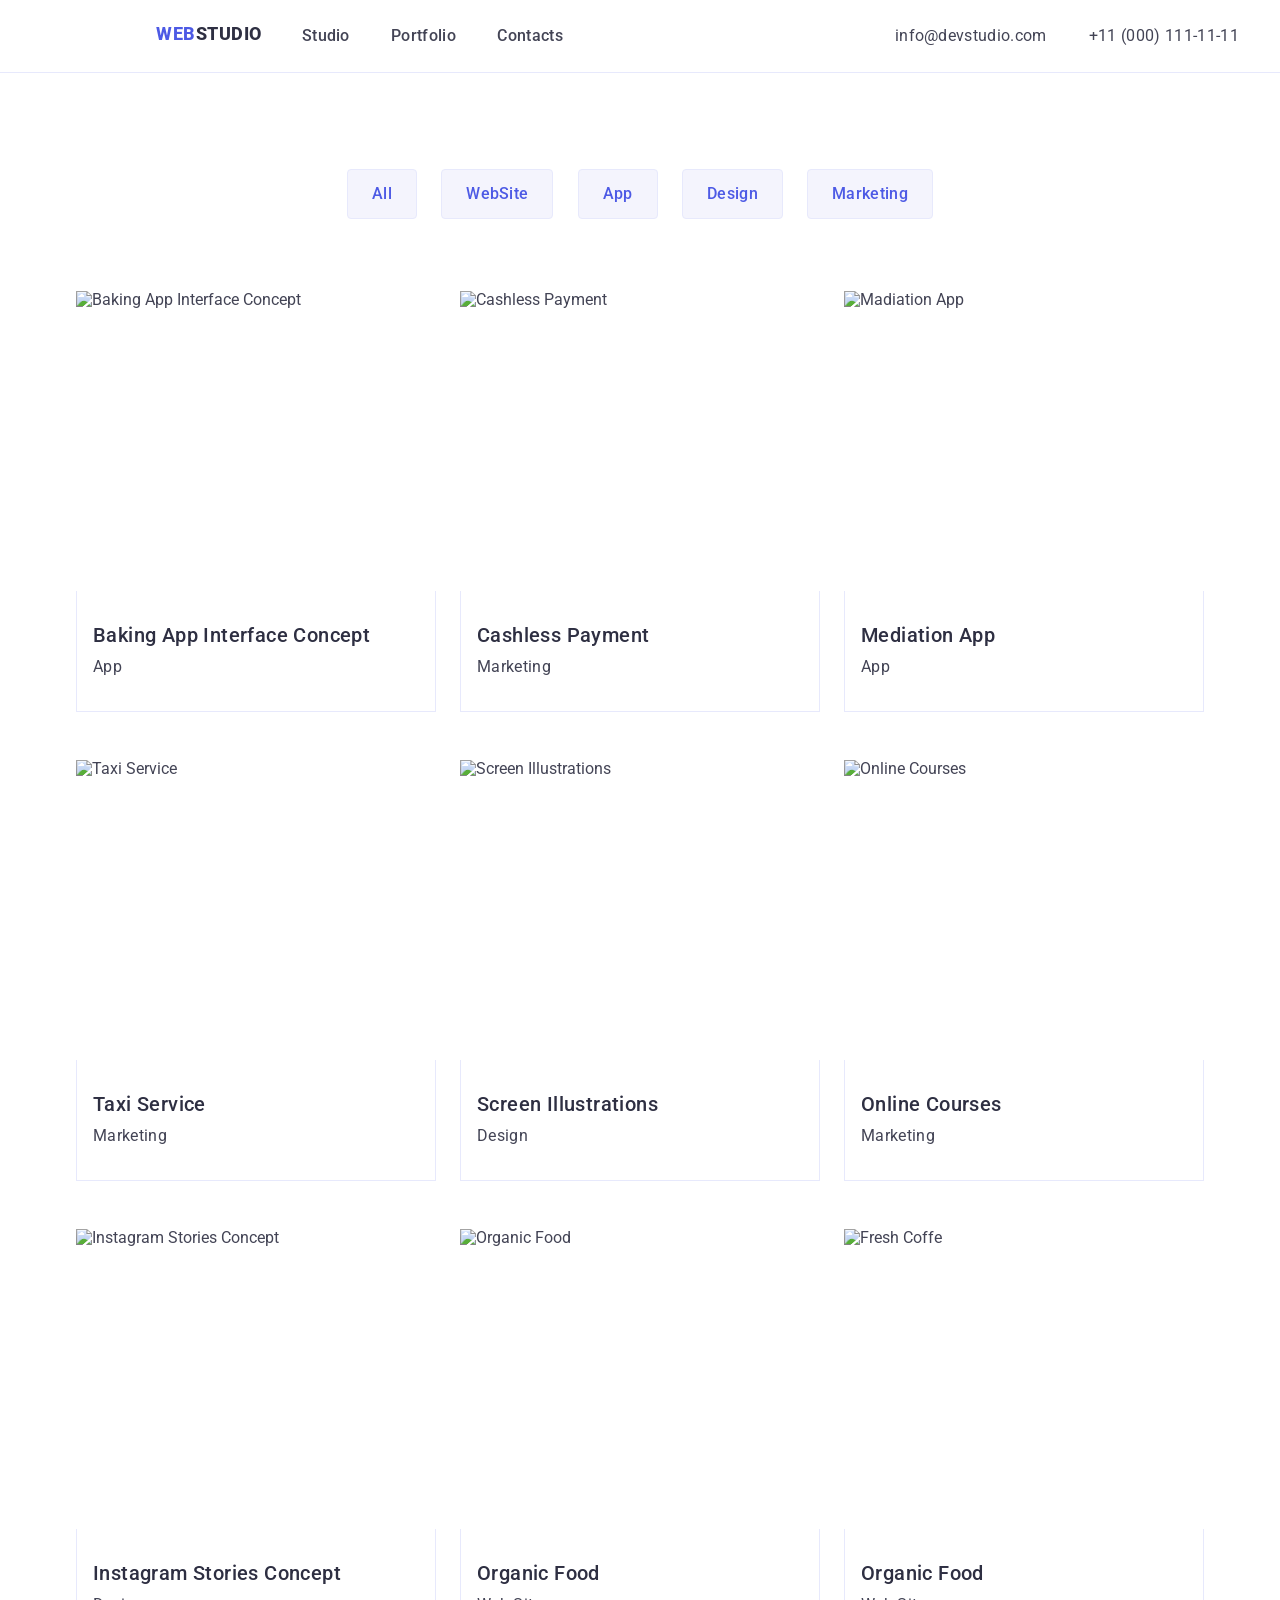
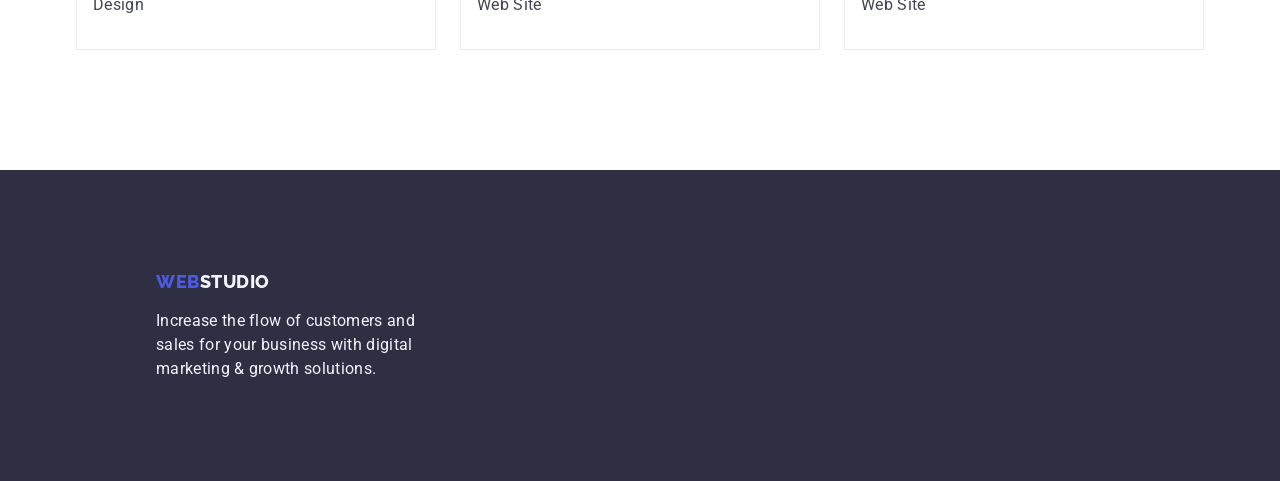
==== portfolio.html @ 8c9b0dc1 "Start 23-08-2023" ====
<!DOCTYPE html>
<html lang="en">
  <head>
    <meta charset="UTF-8" />
    <meta name="viewport" content="width=device-width, initial-scale=1.0" />
    <title>Portfolio-HW3</title>
    <link
      rel="stylesheet"
      href="https://cdnjs.cloudflare.com/ajax/libs/modern-normalize/2.0.0/modern-normalize.min.css"
      integrity="sha512-4xo8blKMVCiXpTaLzQSLSw3KFOVPWhm/TRtuPVc4WG6kUgjH6J03IBuG7JZPkcWMxJ5huwaBpOpnwYElP/m6wg=="
      crossorigin="anonymous"
      referrerpolicy="no-referrer"
    />
    <link rel="stylesheet" href="./css/index.css" />
    <link rel="preconnect" href="https://fonts.googleapis.com" />
    <link rel="preconnect" href="https://fonts.gstatic.com" crossorigin />
    <link
      href="https://fonts.googleapis.com/css2?family=Raleway:wght@800&family=Roboto:wght@400;500;700;900&display=swap"
      rel="stylesheet"
    />
  </head>
  <body>
    <header>
      <div class="container-top-line">
        <!--container 1-->
        <!--Logo-->
        <div class="container-logo-top-line">
          <!--container 2-->
          <a href="/goit-markup-hw-03/index.html" class="web-logo"
            >Web<span class="studio-logo">Studio</span></a
          >
        </div>
        <!--container 2 END-->
        <!--Page navigation-->
        <nav class="nav">
          <ul class="container-links-top-line">
            <!--container 3-->
            <li class="container-address-top-line-children">
              <a href="/goit-markup-hw-03/index.html" class="nav">Studio</a>
            </li>
            <li class="container-address-top-line-children">
              <a href="/goit-markup-hw-03/portfolio.html" class="nav"
                >Portfolio</a
              >
            </li>
            <li class="container-address-top-line-children">
              <a href="" class="nav">Contacts</a>
            </li>
          </ul>
          <!--container 3 END-->
        </nav>
        <!--Address-->
        <address>
          <ul class="container-address-top-line">
            <!--container 4-->
            <li>
              <a href="mailto:info@devstudio.com" class="addrees"
                >info@devstudio.com</a
              >
            </li>
            <li>
              <a href="tel:+110001111111" class="addrees"
                >+11 (000) 111-11-11</a
              >
            </li>
          </ul>
          <!--container 4 EDN-->
        </address>
      </div>
      <!--container 1 -END-->
    </header>
    <main>
      <!--<h1>Portfolio Page</h1>-->
      <section class="section-portfolio">
        <ul class="container-buttons">
          <li>
            <button type="button" class="button-item">All</button>
          </li>
          <li><button type="button" class="button-item">WebSite</button></li>
          <li><button type="button" class="button-item">App</button></li>
          <li><button type="button" class="button-item">Design</button></li>
          <li><button type="button" class="button-item">Marketing</button></li>
        </ul>

        <ul class="container-portfolio">
          <li class="container-portfolio-card">
            <img
              src="/goit-markup-hw-03/images/Portfolio_Baking App Interface Concept.jpg"
              alt="Baking App Interface Concept"
              width="360"
              height="300"
            />
            <div class="container-portfolio-text">
              <h3 class="subsection-title">Baking App Interface Concept</h3>
              <p class="text-content">App</p>
            </div>
          </li>
          <li class="container-portfolio-card">
            <img
              src="/goit-markup-hw-03/images/Portfolio_Cashless Payment.jpg"
              alt="Cashless Payment"
              width="360"
              height="300"
            />
            <div class="container-portfolio-text">
              <h3 class="subsection-title">Cashless Payment</h3>
              <p class="text-content">Marketing</p>
            </div>
          </li>
          <li class="container-portfolio-card">
            <img
              src="/goit-markup-hw-03/images/Portfolio_Mediation App.jpg"
              alt="Madiation App"
              width="360"
              height="300"
            />
            <div class="container-portfolio-text">
              <h3 class="subsection-title">Mediation App</h3>
              <p class="text-content">App</p>
            </div>
          </li>
          <li class="container-portfolio-card">
            <img
              src="/goit-markup-hw-03/images/Portfolio_Taxi Service.jpg"
              alt="Taxi Service"
              width="360"
              height="300"
            />
            <div class="container-portfolio-text">
              <h3 class="subsection-title">Taxi Service</h3>
              <p class="text-content">Marketing</p>
            </div>
          </li>
          <li class="container-portfolio-card">
            <img
              src="/goit-markup-hw-03/images/Portfolio_Screen Illustrations.jpg"
              alt="Screen Illustrations"
              width="360"
              height="300"
            />
            <div class="container-portfolio-text">
              <h3 class="subsection-title">Screen Illustrations</h3>
              <p class="text-content">Design</p>
            </div>
          </li>
          <li class="container-portfolio-card">
            <img
              src="/goit-markup-hw-03/images/Portfolio_Online Courses.jpg"
              alt="Online Courses"
              width="360"
              height="300"
            />
            <div class="container-portfolio-text">
              <h3 class="subsection-title">Online Courses</h3>
              <p class="text-content">Marketing</p>
            </div>
          </li>
          <li class="container-portfolio-card">
            <img
              src="/goit-markup-hw-03/images/Portfolio_Instagram Stories Concept.jpg"
              alt="Instagram Stories Concept"
              width="360"
              height="300"
            />
            <div class="container-portfolio-text">
              <h3 class="subsection-title">Instagram Stories Concept</h3>
              <p class="text-content">Design</p>
            </div>
          </li>
          <li class="container-portfolio-card">
            <img
              src="/goit-markup-hw-03/images/Portfolio_Organic Food.jpg"
              alt="Organic Food"
              width="360"
              height="300"
            />
            <div class="container-portfolio-text">
              <h3 class="subsection-title">Organic Food</h3>
              <p class="text-content">Web Site</p>
            </div>
          </li>
          <li class="container-portfolio-card">
            <img
              src="/goit-markup-hw-03/images/Portfolio_Fresh Coffee.jpg"
              alt="Fresh Coffe"
              width="360"
              height="300"
            />
            <div class="container-portfolio-text">
              <h3 class="subsection-title">Organic Food</h3>
              <p class="text-content">Web Site</p>
            </div>
          </li>
        </ul>
      </section>
    </main>
    <footer class="footer">
      <div class="container-footer-weblogo">
        <a href="/goit-markup-hw-03/index.html" class="web-logo-footer"
          >Web<span class="studio-logo-footer">Studio</span></a
        >
      </div>
      <p class="footer-text">
        Increase the flow of customers and sales for your business with digital
        marketing & growth solutions.
      </p>
    </footer>
  </body>
</html>
---- css/index.css ----
:root {
  --primary-brand: #4d5ae5;
  --pressed-state: #404bbf;
  --dark: #2e2f42;
  --success: #31d0aa;
  --text: #434455;
  --acent: #e7e9fc;
  --cloud: #f4f4fd;
  --modal-overlay: #2e2f42;
  --hero-background: #2e2f42;
  --white-background: #ffffff;
  --modal-background: #fcfcfc;
  --main-font: Roboto, sans-serif;
}
* {
  box-sizing: border-box;
}
body {
  font-family: var(--main-font);
  color: var(--text);
  text-decoration: none;
  max-width: 1440px;
  margin: auto;
}
h1,
h2,
h3,
h4,
h5,
h6,
p,
ul {
  margin: 0;
  padding: 0;
  border: 0;
  font-size: 100%;
  font: inherit;
  vertical-align: baseline;
}
ul {
  list-style: none;
}
a {
  text-decoration: none;
}
.web-logo {
  color: var(--primary-brand);
  font-family: var(--main-font);
  font-size: 18px;
  font-weight: 800;
  line-height: 1.16; /* 116.667% */
  letter-spacing: 0.03em;
  text-transform: uppercase;
}

.studio-logo {
  color: var(--dark);
}

/*.studio-logo:hover,
.studio-logo:focus {
  color: var(--pressed-state);
}*/
.list-style {
  list-style: none;
}
.nav {
  color: var(--text);
  font-weight: 500;
  line-height: 1.5;
  font-family: var(--main-font);
  font-size: 16px;
  letter-spacing: 0.02em;
}
.nav:hover,
.nav:focus {
  color: var(--primary-brand);
}
/**/
.solutions {
  background-color: var(--hero-background);
}
.hero {
  /* Header 1 */
  display: block;
  color: var(--white-background);
  text-align: center;
  font-family: var(--main-font);
  font-size: 56px;
  font-style: normal;
  font-weight: 700;
  line-height: 60px; /* 107.143% */
  letter-spacing: 1.12px;
  width: 496px;
  margin-right: auto;
  margin-left: auto;
}
.button-service {
  display: block;
  padding: 16px 32px;
  align-items: flex-start;
  gap: 10px;
  background: var(--primary-brand);
  color: var(--white-background);
  border: none;
  border-radius: 4px;
  box-shadow: 0px 4px 4px 0px rgba(0, 0, 0, 0.15);
  cursor: pointer;
  margin-right: auto;
  margin-left: auto;
  margin-top: 48px;

  /*button-text :Oder Serwice*/
  font-family: Roboto;
  font-size: 16px;
  font-weight: 500;
  line-height: 1.5;
  letter-spacing: 0.04em;
  text-align: left;
}
.button-service:hover,
.button-service:focus {
  background-color: var(--pressed-state);
}
.section-title {
  color: var(--navyblue, #2e2f42);
  /* Header 2 */
  text-align: center;
  font-size: 36px;
  font-weight: 700;
  line-height: 1.11; /* 111.111% */
  letter-spacing: 0.72px;
  text-transform: capitalize;
}
.subsection-title {
  /* Header 3 */
  color: var(--dark);
  font-size: 20px;
  font-weight: 500;
  line-height: 1.2; /* 120% */
  letter-spacing: 0.4px;
}

.text-team {
  font-family: Roboto;
  font-size: 16px;
  font-weight: 400;
  line-height: 1.5;
  letter-spacing: 0.02em;
  /*text-align: center;*/
}
.our-team {
  background-color: var(--cloud);
}
.button-item {
  color: var(--primary-brand);
  background-color: var(--cloud);
  font-weight: 500;
  font-family: inherit;
  font-size: 16px;
  line-height: 1.5;
  letter-spacing: 0.02em;
  cursor: pointer;
  /*button-text :button-item*/
  display: flex;
  padding: 12px 24px;
  justify-content: center;
  align-items: center;
  border: none;
  border-radius: 4px;
  border: 1px solid var(--acent);
  background: var(--cloud);
}
.button-item:hover,
.button-item:focus {
  color: var(--cloud);
  background-color: var(--primary-brand);
}
/*text under pictures*/
.text-content {
  color: var(--text);
  font-size: 16px;
  line-height: 1.5;
  letter-spacing: 0.02em;
}
.addrees {
  color: var(--text);
  size: 16px;
  font-family: Roboto;
  font-weight: 400;
  line-height: 1.5;
  letter-spacing: 0.02em;
  font-style: normal;
}
.adres:hover,
.adres:focus {
  color: var(--primary-brand);
}
.footer {
  background-color: var(--hero-background);
  color: var(--cloud);
}
.web-logo-footer {
  width: 44px;
  /*height: 21px;*/
  color: var(--primary-brand);
  font-family: Raleway;
  font-size: 18px;
  font-style: normal;
  font-weight: 800;
  line-height: 21px; /* 116.667% */
  letter-spacing: 0.54px;
  text-transform: uppercase;
}
.studio-logo-footer {
  color: var(--cloud);
}
/*.studio-logo-footer:hover,
.studio-logo-footer:focus {
  color: var(--pressed-state);
}*/
.footer-text {
  font-family: Roboto;
  font-size: 16px;
  font-weight: 400;
  line-height: 1.5;
  letter-spacing: 0.02em;
  text-align: left;
  display: block;
  width: 264px;
  margin-left: 156px;
  padding-bottom: 100px;
}
/*container 1*/
.container-top-line {
  display: flex;
  max-width: 1440px;
  /*height: 72px;*/
  margin: 0;
  border-bottom: 1px solid var(--acent);
}
/*container 2*/
.container-logo-top-line {
  display: flex;
  max-width: 115px;
  margin-left: 156px;
  padding-top: 24px;
  padding-bottom: 24px;
}
/*container 3*/
.container-links-top-line {
  display: flex;
  width: 261px;
  margin-left: 40px;
  padding-top: 24px;
  padding-bottom: 24px;
  justify-content: space-between;
}
/*container 4*/
.container-address-top-line {
  display: flex;
  width: 344px;
  margin-left: 332px;
  padding-top: 24px;
  padding-bottom: 24px;
  justify-content: space-between;
}
.section-padding {
  padding-top: 120px;
  padding-bottom: 120px;
}
.container-section1 {
  display: flex;
  width: 1128px;
  justify-content: space-between;
  gap: 24px;
  margin: auto;
}
.section1-child {
  display: flex;
  width: 264px;
  flex-direction: column;
  align-items: flex-start;
  gap: 8px;
}
.container-section2 {
  display: flex;
  width: 1128px;
  margin: auto;
  padding-top: 72px;
}
.container-section2-child {
  margin-right: 24px;
}
.container-section2-child:last-child {
  margin-right: 0;
}
.container-section3 {
  display: flex;
  width: 1128px;
  margin: auto;
  padding-top: 72px;
}
.container-section3-child {
  width: 264px;
  margin-right: 24px;
  border-radius: 0px 0px 4px 4px;
  box-shadow: 0px 2px 1px 0px rgba(46, 47, 66, 0.08);
  box-shadow: 0px 1px 1px 0px rgba(46, 47, 66, 0.16);
  box-shadow: 0px 1px 6px 0px rgba(46, 47, 66, 0.08);
  gap: 0;
  background-color: var(--modal-background);
  line-height: 0;
}
.container-section3-child:last-child {
  margin-right: 0;
}
.container-card-team {
  display: flex;
  width: 264px;
  flex-direction: column;
  justify-content: center;
  align-items: center;
  gap: 8px;
  border-radius: 0px 0px 4px 4px;
  padding-top: 32px;
  padding-bottom: 32px;

  /*padding: 32px auto 32px auto;*/
}
.image-card {
  margin: 0;
  padding: 0;
}
.container-footer-weblogo {
  display: block;
  margin-left: 156px;
  padding-top: 101px;
  padding-bottom: 17px;
}
/*.container-footer-weblogo:hover {
  color: #31d0aa;
}*/
.container-buttons {
  display: flex;
  width: 586px;
  padding-top: 96px;
  margin-left: auto;
  margin-right: auto;
  justify-content: space-between;
}
.container-portfolio-card {
  display: flex;
  flex-direction: column;
}
.container-portfolio {
  max-width: 1128px;
  display: flex;
  flex-wrap: wrap;
  justify-content: space-between;
  row-gap: 48px;
  margin-left: auto;
  margin-right: auto;
  margin-top: 72px;
}
.container-portfolio-text {
  display: flex;
  padding: 32px 16px;
  flex-direction: column;
  gap: 8px;
  align-self: stretch;
  border: 1px solid var(--acent);
  border-top: none;
}
.section-portfolio {
  padding-bottom: 120px;
}
.container-wawd {
  padding-top: 120px;
}
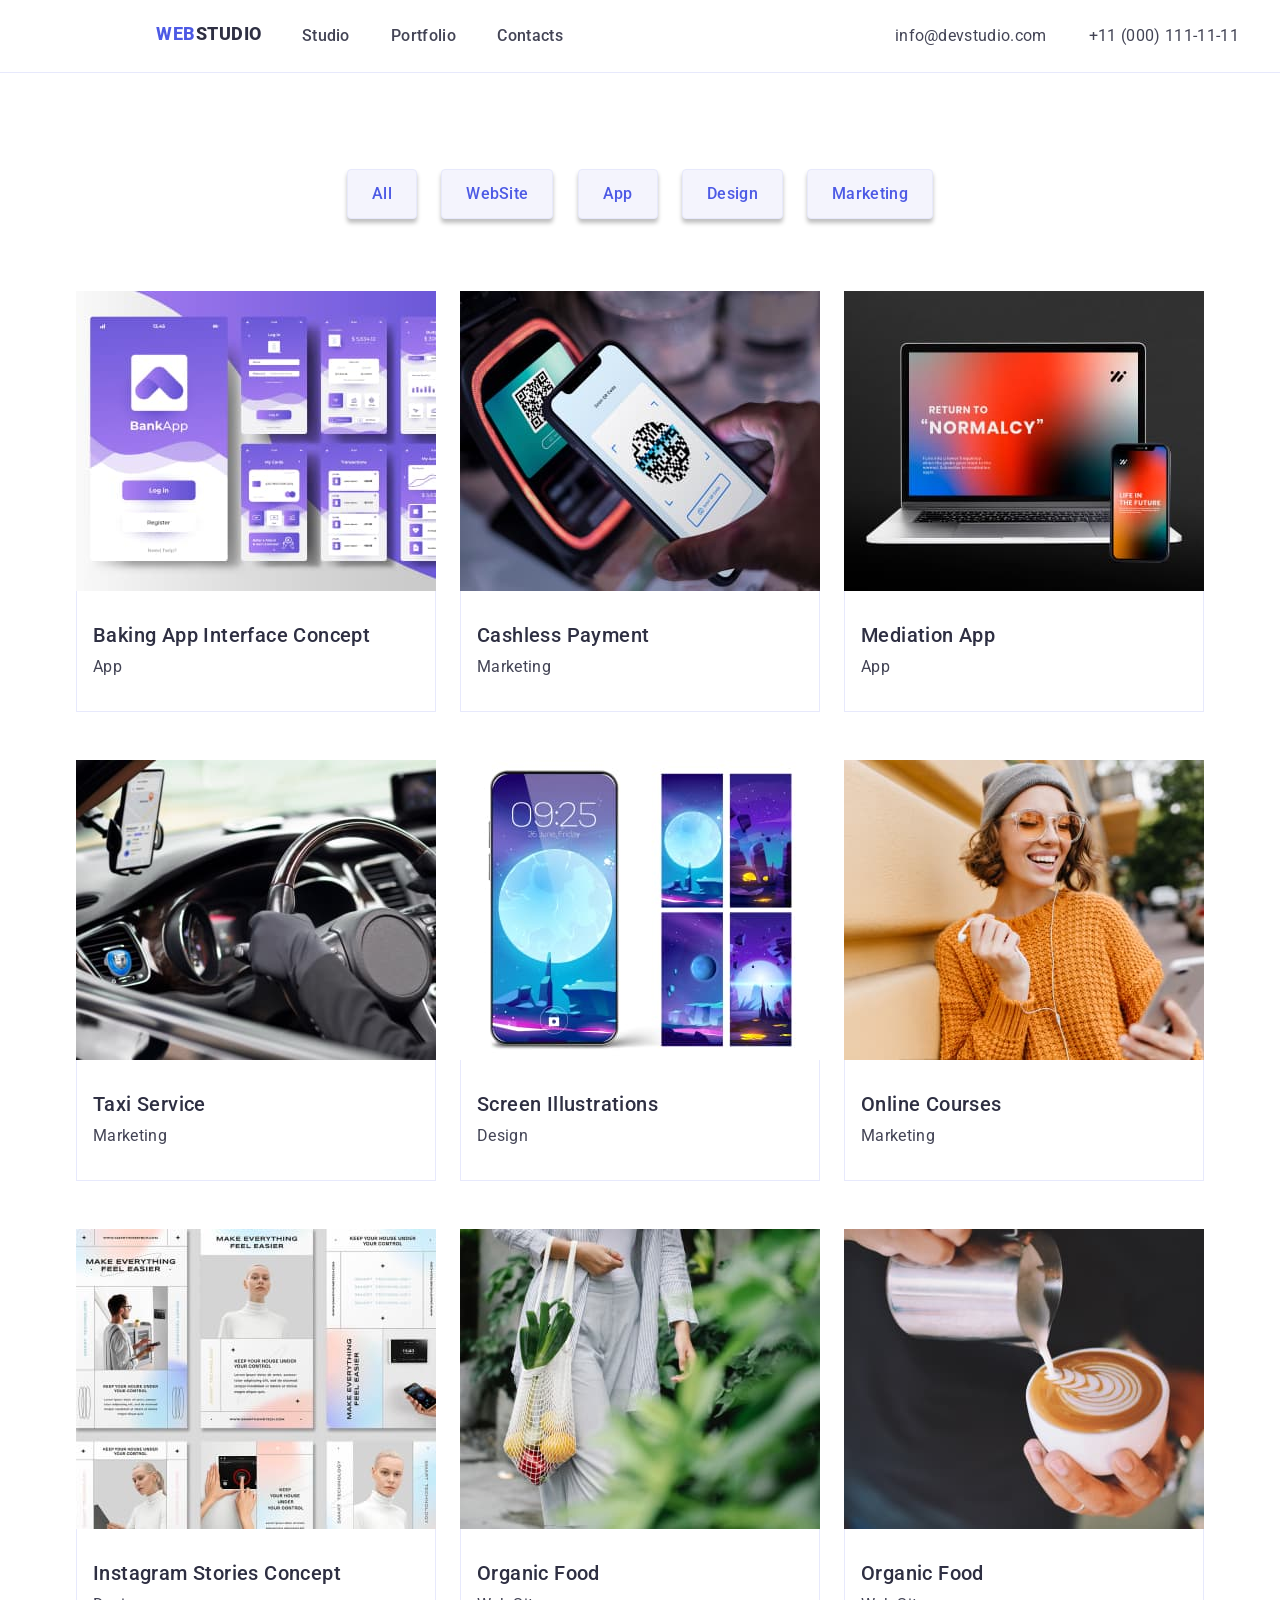
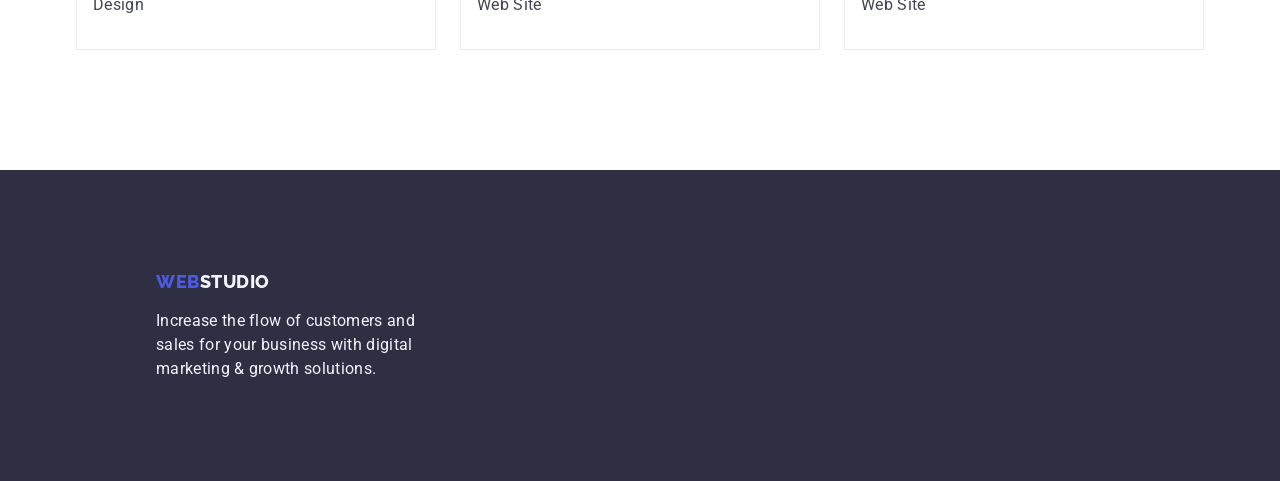
==== commit 3469ed08: "Update28-08-2023v1" ====
--- a/portfolio.html
+++ b/portfolio.html
@@ -3,7 +3,7 @@
   <head>
     <meta charset="UTF-8" />
     <meta name="viewport" content="width=device-width, initial-scale=1.0" />
-    <title>Portfolio-HW3</title>
+    <title>Portfolio-HW4</title>
     <link
       rel="stylesheet"
       href="https://cdnjs.cloudflare.com/ajax/libs/modern-normalize/2.0.0/modern-normalize.min.css"
@@ -26,7 +26,7 @@
         <!--Logo-->
         <div class="container-logo-top-line">
           <!--container 2-->
-          <a href="/goit-markup-hw-03/index.html" class="web-logo"
+          <a href="./index.html" class="web-logo"
             >Web<span class="studio-logo">Studio</span></a
           >
         </div>
@@ -36,12 +36,10 @@
           <ul class="container-links-top-line">
             <!--container 3-->
             <li class="container-address-top-line-children">
-              <a href="/goit-markup-hw-03/index.html" class="nav">Studio</a>
+              <a href="./index.html" class="nav">Studio</a>
             </li>
             <li class="container-address-top-line-children">
-              <a href="/goit-markup-hw-03/portfolio.html" class="nav"
-                >Portfolio</a
-              >
+              <a href="./portfolio.html" class="nav">Portfolio</a>
             </li>
             <li class="container-address-top-line-children">
               <a href="" class="nav">Contacts</a>
@@ -85,7 +83,7 @@
         <ul class="container-portfolio">
           <li class="container-portfolio-card">
             <img
-              src="/goit-markup-hw-03/images/Portfolio_Baking App Interface Concept.jpg"
+              src="./images/Portfolio_Baking App Interface Concept.jpg"
               alt="Baking App Interface Concept"
               width="360"
               height="300"
@@ -97,7 +95,7 @@
           </li>
           <li class="container-portfolio-card">
             <img
-              src="/goit-markup-hw-03/images/Portfolio_Cashless Payment.jpg"
+              src="./images/Portfolio_Cashless Payment.jpg"
               alt="Cashless Payment"
               width="360"
               height="300"
@@ -109,7 +107,7 @@
           </li>
           <li class="container-portfolio-card">
             <img
-              src="/goit-markup-hw-03/images/Portfolio_Mediation App.jpg"
+              src="./images/Portfolio_Mediation App.jpg"
               alt="Madiation App"
               width="360"
               height="300"
@@ -121,7 +119,7 @@
           </li>
           <li class="container-portfolio-card">
             <img
-              src="/goit-markup-hw-03/images/Portfolio_Taxi Service.jpg"
+              src="./images/Portfolio_Taxi Service.jpg"
               alt="Taxi Service"
               width="360"
               height="300"
@@ -133,7 +131,7 @@
           </li>
           <li class="container-portfolio-card">
             <img
-              src="/goit-markup-hw-03/images/Portfolio_Screen Illustrations.jpg"
+              src="./images/Portfolio_Screen Illustrations.jpg"
               alt="Screen Illustrations"
               width="360"
               height="300"
@@ -145,7 +143,7 @@
           </li>
           <li class="container-portfolio-card">
             <img
-              src="/goit-markup-hw-03/images/Portfolio_Online Courses.jpg"
+              src="./images/Portfolio_Online Courses.jpg"
               alt="Online Courses"
               width="360"
               height="300"
@@ -157,7 +155,7 @@
           </li>
           <li class="container-portfolio-card">
             <img
-              src="/goit-markup-hw-03/images/Portfolio_Instagram Stories Concept.jpg"
+              src="./images/Portfolio_Instagram Stories Concept.jpg"
               alt="Instagram Stories Concept"
               width="360"
               height="300"
@@ -169,7 +167,7 @@
           </li>
           <li class="container-portfolio-card">
             <img
-              src="/goit-markup-hw-03/images/Portfolio_Organic Food.jpg"
+              src="./images/Portfolio_Organic Food.jpg"
               alt="Organic Food"
               width="360"
               height="300"
@@ -181,7 +179,7 @@
           </li>
           <li class="container-portfolio-card">
             <img
-              src="/goit-markup-hw-03/images/Portfolio_Fresh Coffee.jpg"
+              src="./images/Portfolio_Fresh Coffee.jpg"
               alt="Fresh Coffe"
               width="360"
               height="300"
@@ -196,7 +194,7 @@
     </main>
     <footer class="footer">
       <div class="container-footer-weblogo">
-        <a href="/goit-markup-hw-03/index.html" class="web-logo-footer"
+        <a href="./index.html" class="web-logo-footer"
           >Web<span class="studio-logo-footer">Studio</span></a
         >
       </div>
--- a/css/index.css
+++ b/css/index.css
@@ -10,6 +10,7 @@
   --hero-background: #2e2f42;
   --white-background: #ffffff;
   --modal-background: #fcfcfc;
+  --border-customers: #8e8f99;
   --main-font: Roboto, sans-serif;
 }
 * {
@@ -78,7 +79,8 @@
 }
 /**/
 .solutions {
-  background-color: var(--hero-background);
+  background: linear-gradient(rgba(0, 0, 0, 0.7), rgba(0, 0, 0, 0.7)),
+    url(/goit-markup-hw-04/images/people-office.jpg);
 }
 .hero {
   /* Header 1 */
@@ -161,6 +163,9 @@
   line-height: 1.5;
   letter-spacing: 0.02em;
   cursor: pointer;
+  box-shadow: 0px 4px 4px 0px rgba(0, 0, 0, 0.25);
+  box-shadow: 0px 4px 4px 0px rgba(0, 0, 0, 0.25);
+
   /*button-text :button-item*/
   display: flex;
   padding: 12px 24px;
@@ -175,6 +180,11 @@
 .button-item:focus {
   color: var(--cloud);
   background-color: var(--primary-brand);
+  box-shadow: 0px 2px 2px 0px #0000001f;
+
+  box-shadow: 0px 2px 1px 0px #00000014;
+
+  box-shadow: 0px 3px 1px 0px #0000001a;
 }
 /*text under pictures*/
 .text-content {
@@ -305,9 +315,6 @@
   width: 264px;
   margin-right: 24px;
   border-radius: 0px 0px 4px 4px;
-  box-shadow: 0px 2px 1px 0px rgba(46, 47, 66, 0.08);
-  box-shadow: 0px 1px 1px 0px rgba(46, 47, 66, 0.16);
-  box-shadow: 0px 1px 6px 0px rgba(46, 47, 66, 0.08);
   gap: 0;
   background-color: var(--modal-background);
   line-height: 0;
@@ -325,6 +332,9 @@
   border-radius: 0px 0px 4px 4px;
   padding-top: 32px;
   padding-bottom: 32px;
+  box-shadow: 0px 2px 1px 0px #2e2f4224;
+  box-shadow: 0px 1px 1px 0px #2e2f4239;
+  box-shadow: 0px 1px 6px 0px #2e2f4224;
 
   /*padding: 32px auto 32px auto;*/
 }
@@ -352,6 +362,12 @@
 .container-portfolio-card {
   display: flex;
   flex-direction: column;
+}
+.container-portfolio-card:hover,
+.container-portfolio-card:focus {
+  box-shadow: 0px 2px 1px 0px rgba(46, 47, 66, 0.18);
+  box-shadow: 0px 1px 1px 0px rgba(46, 47, 66, 0.26);
+  box-shadow: 0px 1px 6px 0px rgba(46, 47, 66, 0.18);
 }
 .container-portfolio {
   max-width: 1128px;
@@ -378,3 +394,69 @@
 .container-wawd {
   padding-top: 120px;
 }
+.icon-box {
+  display: flex;
+  justify-content: center;
+  align-items: center;
+  width: 264px;
+  height: 112px;
+  flex-shrink: 0;
+  border-radius: 4px;
+  background: var(--cloud);
+}
+.icon {
+  display: flex;
+  width: 64px;
+  height: 64px;
+  outline-style: var(--primary-brand);
+}
+.icon-circle {
+  display: flex;
+  justify-content: center;
+  align-items: center;
+  width: 40px;
+  height: 40px;
+}
+.social-icon-box {
+  display: flex;
+  width: 232px;
+  justify-content: space-between;
+}
+
+.social-icon-circle {
+  display: inline-flex;
+  width: 40px;
+  height: 40px;
+  background-color: var(--primary-brand);
+  border-radius: 50%;
+  justify-content: center;
+  align-items: center;
+}
+.social-icon-circle:hover,
+.social-icon-circle:focus {
+  background-color: var(--success);
+}
+.social-icon {
+  width: 16px;
+  height: 16px;
+}
+.section-customers {
+  padding: 120px 156px 120px 156px;
+}
+.customers-company {
+  display: flex;
+  width: 1128px;
+  padding-top: 72px;
+}
+.customers-box {
+  display: flex;
+  width: 168px;
+  height: 88px;
+  border-radius: 4px;
+  border: 1px solid var(--border-customers);
+  padding: 16px 32px 16px 32px;
+  margin-right: 24px;
+}
+.customers-box:last-child {
+  margin-right: 0;
+}
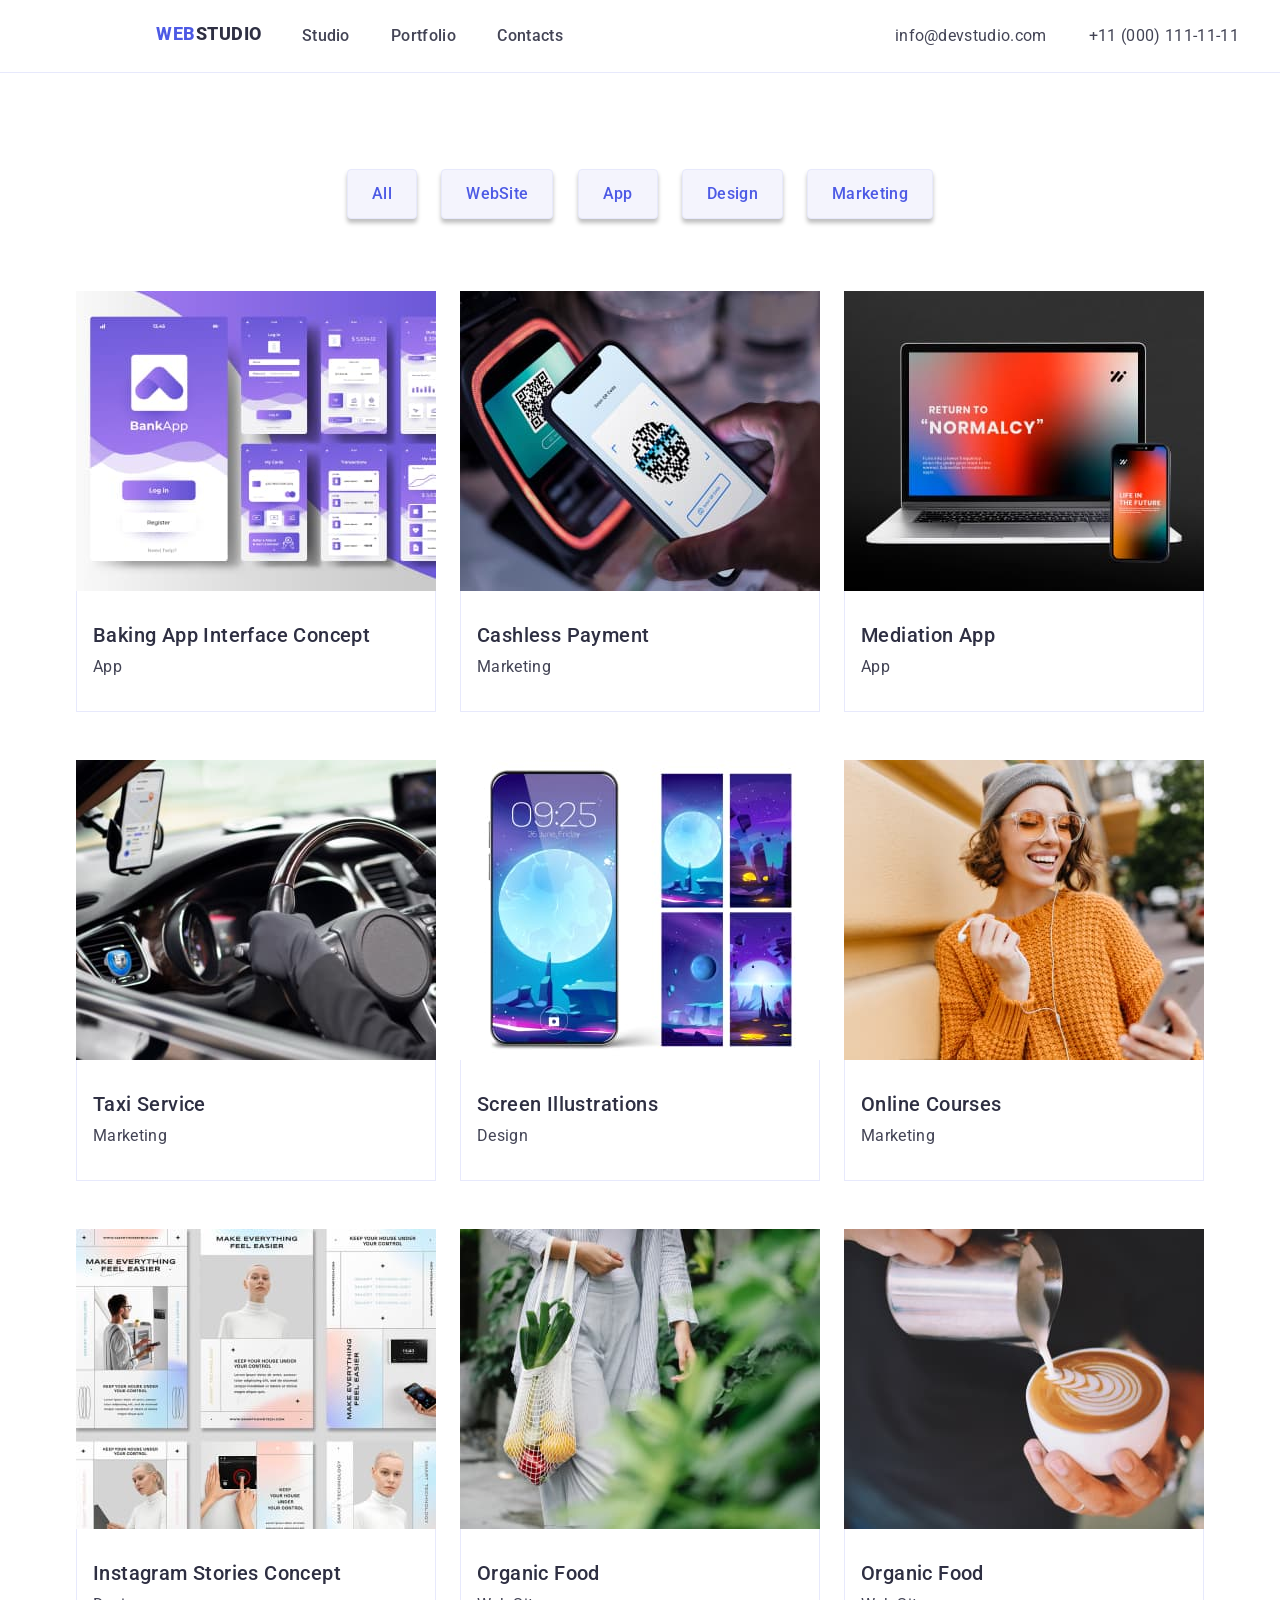
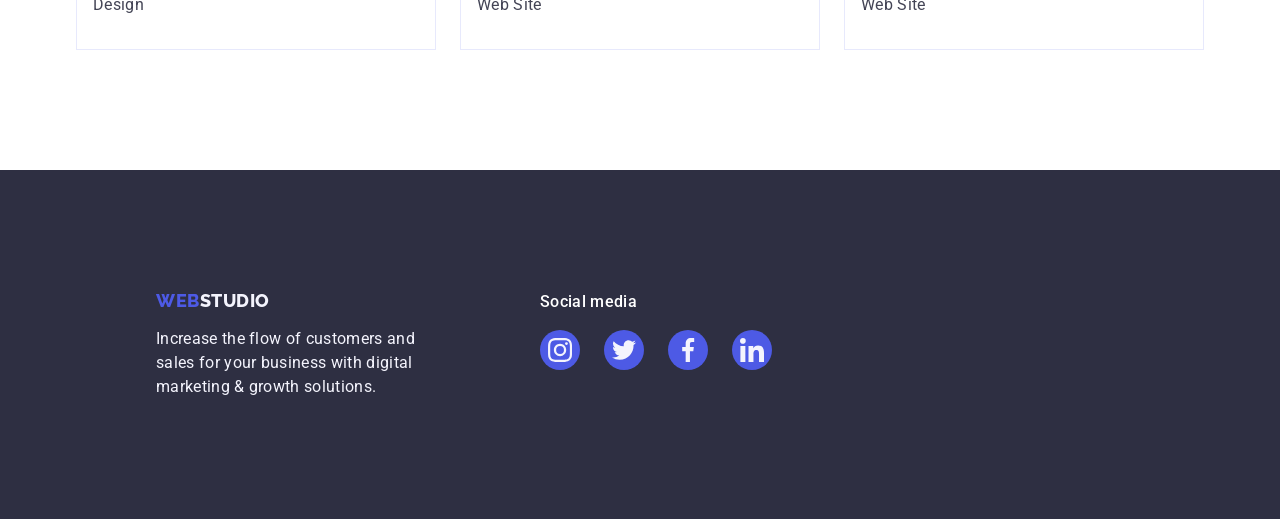
==== commit 5da36f97: "Update28-08-2023v3" ====
--- a/portfolio.html
+++ b/portfolio.html
@@ -193,15 +193,44 @@
       </section>
     </main>
     <footer class="footer">
-      <div class="container-footer-weblogo">
-        <a href="./index.html" class="web-logo-footer"
-          >Web<span class="studio-logo-footer">Studio</span></a
-        >
-      </div>
-      <p class="footer-text">
-        Increase the flow of customers and sales for your business with digital
-        marketing & growth solutions.
-      </p>
+      <ul class="container-footer">
+        <li class="footer-box">
+          <div class="container-footer-weblogo">
+            <a href="./index.html" class="web-logo-footer"
+              >Web<span class="studio-logo-footer">Studio</span></a
+            >
+          </div>
+          <p class="footer-text">
+            Increase the flow of customers and sales for your business with
+            digital marketing & growth solutions.
+          </p>
+        </li>
+        <li class="footer-box">
+          <span class="footer-social-media-text">Social media</span>
+          <ul class="social-icon-box">
+            <li class="social-icon-circle">
+              <svg class="footer-social-icon">
+                <use href="./images/icons.svg#icon-instagram"></use>
+              </svg>
+            </li>
+            <li class="social-icon-circle">
+              <svg class="footer-social-icon">
+                <use href="./images/icons.svg#icon-twitter"></use>
+              </svg>
+            </li>
+            <li class="social-icon-circle">
+              <svg class="footer-social-icon">
+                <use href="./images/icons.svg#icon-facebook"></use>
+              </svg>
+            </li>
+            <li class="social-icon-circle">
+              <svg class="footer-social-icon">
+                <use href="./images/icons.svg#icon-linkedin"></use>
+              </svg>
+            </li>
+          </ul>
+        </li>
+      </ul>
     </footer>
   </body>
 </html>
--- a/css/index.css
+++ b/css/index.css
@@ -207,12 +207,13 @@
   color: var(--primary-brand);
 }
 .footer {
+  display: flex;
+  width: 1440px;
   background-color: var(--hero-background);
   color: var(--cloud);
 }
 .web-logo-footer {
   width: 44px;
-  /*height: 21px;*/
   color: var(--primary-brand);
   font-family: Raleway;
   font-size: 18px;
@@ -238,8 +239,8 @@
   text-align: left;
   display: block;
   width: 264px;
-  margin-left: 156px;
-  padding-bottom: 100px;
+  /*margin-left: 156px;
+  padding-bottom: 100px;*/
 }
 /*container 1*/
 .container-top-line {
@@ -344,9 +345,9 @@
 }
 .container-footer-weblogo {
   display: block;
-  margin-left: 156px;
+  /* margin-left: 156px;
   padding-top: 101px;
-  padding-bottom: 17px;
+  padding-bottom: 17px;*/
 }
 /*.container-footer-weblogo:hover {
   color: #31d0aa;
@@ -460,3 +461,29 @@
 .customers-box:last-child {
   margin-right: 0;
 }
+.footer-social-media-text {
+  color: var(--white, #fff);
+
+  /* Body Medium */
+  font-family: Roboto;
+  font-size: 16px;
+  font-style: normal;
+  font-weight: 500;
+  line-height: 24px; /* 150% */
+  letter-spacing: 0.32px;
+}
+.footer-social-icon {
+  width: 24px;
+  height: 24px;
+}
+.footer-box {
+  display: flex;
+  flex-direction: column;
+  gap: 16px;
+  width: 264px;
+  margin-right: 120px;
+}
+.container-footer {
+  display: flex;
+  padding: 120px 156px 120px 156px;
+}
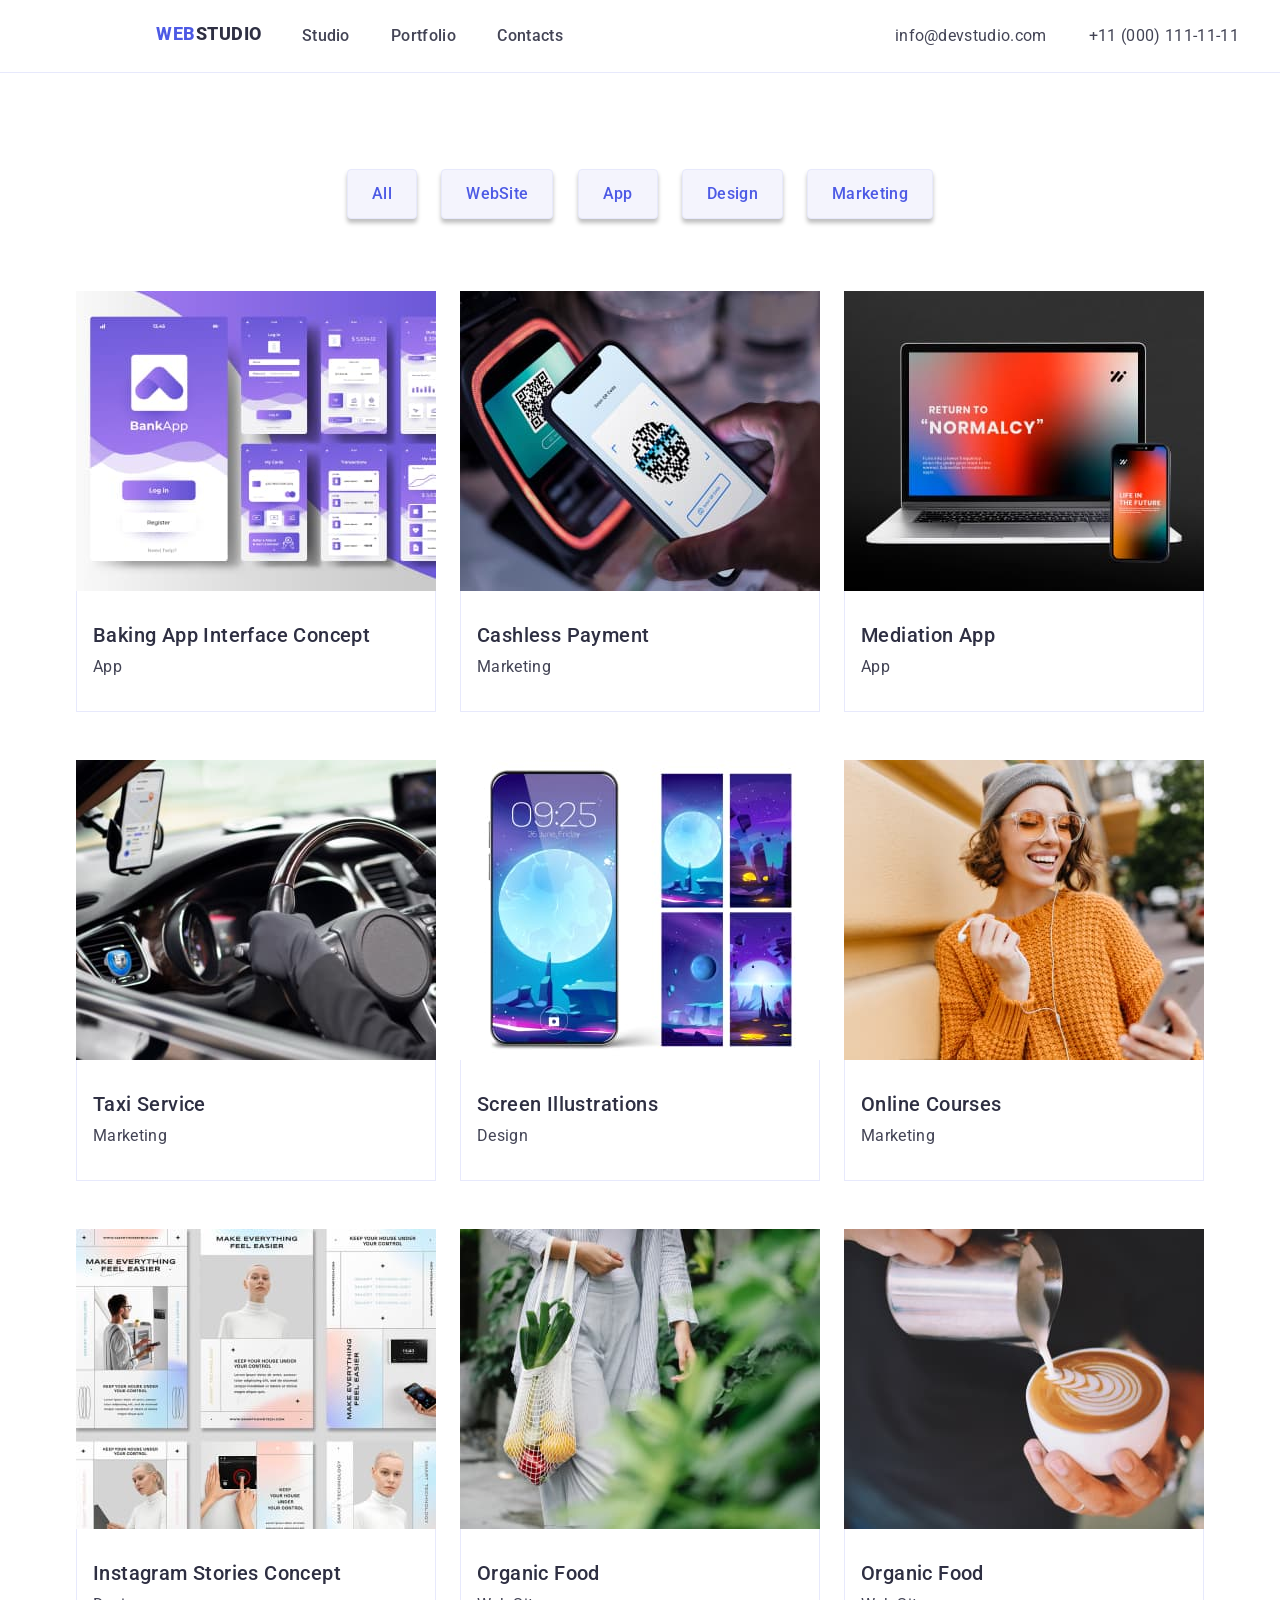
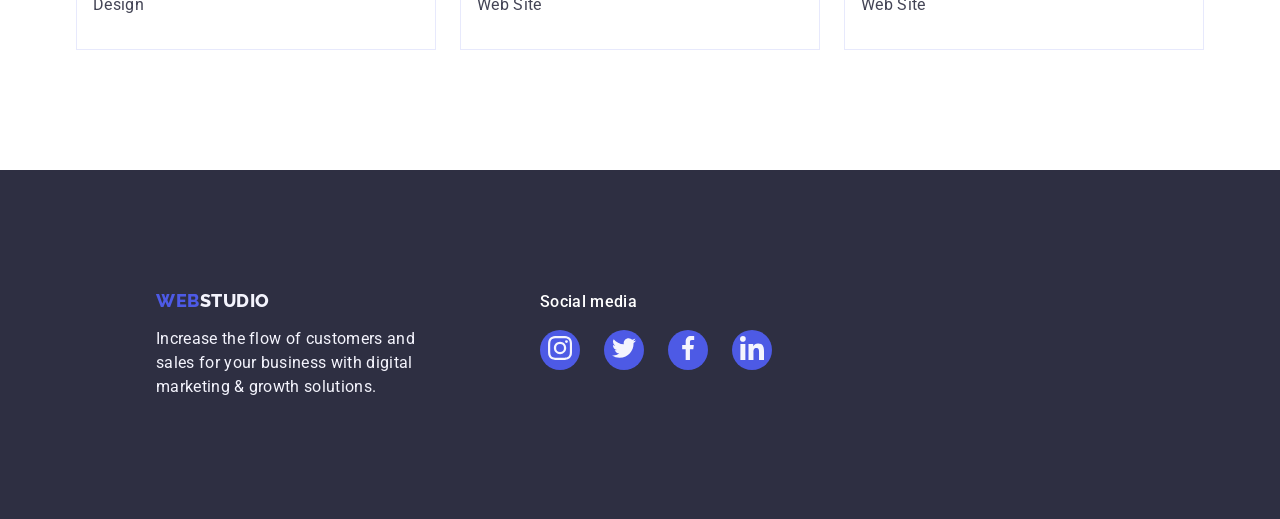
==== commit 7fd3b0d3: "Update28-08-2023v4" ====
--- a/portfolio.html
+++ b/portfolio.html
@@ -208,25 +208,29 @@
         <li class="footer-box">
           <span class="footer-social-media-text">Social media</span>
           <ul class="social-icon-box">
-            <li class="social-icon-circle">
-              <svg class="footer-social-icon">
-                <use href="./images/icons.svg#icon-instagram"></use>
-              </svg>
-            </li>
-            <li class="social-icon-circle">
-              <svg class="footer-social-icon">
-                <use href="./images/icons.svg#icon-twitter"></use>
-              </svg>
-            </li>
-            <li class="social-icon-circle">
-              <svg class="footer-social-icon">
-                <use href="./images/icons.svg#icon-facebook"></use>
-              </svg>
-            </li>
-            <li class="social-icon-circle">
-              <svg class="footer-social-icon">
-                <use href="./images/icons.svg#icon-linkedin"></use>
-              </svg>
+            <li class="footer-social-icon-circle">
+              <a href="#0"
+                ><svg class="footer-social-icon">
+                  <use href="./images/icons.svg#icon-instagram"></use></svg
+              ></a>
+            </li>
+            <li class="footer-social-icon-circle">
+              <a href="#0"
+                ><svg class="footer-social-icon">
+                  <use href="./images/icons.svg#icon-twitter"></use></svg
+              ></a>
+            </li>
+            <li class="footer-social-icon-circle">
+              <a href="#0"
+                ><svg class="footer-social-icon">
+                  <use href="./images/icons.svg#icon-facebook"></use></svg
+              ></a>
+            </li>
+            <li class="footer-social-icon-circle">
+              <a href="#0"
+                ><svg class="footer-social-icon">
+                  <use href="./images/icons.svg#icon-linkedin"></use></svg
+              ></a>
             </li>
           </ul>
         </li>
--- a/css/index.css
+++ b/css/index.css
@@ -369,6 +369,7 @@
   box-shadow: 0px 2px 1px 0px rgba(46, 47, 66, 0.18);
   box-shadow: 0px 1px 1px 0px rgba(46, 47, 66, 0.26);
   box-shadow: 0px 1px 6px 0px rgba(46, 47, 66, 0.18);
+  cursor: pointer;
 }
 .container-portfolio {
   max-width: 1128px;
@@ -433,9 +434,24 @@
   justify-content: center;
   align-items: center;
 }
+.footer-social-icon-circle {
+  display: inline-flex;
+  width: 40px;
+  height: 40px;
+  background-color: var(--primary-brand);
+  border-radius: 50%;
+  justify-content: center;
+  align-items: center;
+}
 .social-icon-circle:hover,
 .social-icon-circle:focus {
+  background-color: var(--pressed-state);
+  cursor: pointer;
+}
+.footer-social-icon-circle:hover,
+.footer-social-icon-circle:focus {
   background-color: var(--success);
+  cursor: pointer;
 }
 .social-icon {
   width: 16px;
@@ -453,10 +469,25 @@
   display: flex;
   width: 168px;
   height: 88px;
+
+  /*padding: 16px 32px 16px 32px;*/
+  margin-right: 24px;
+}
+.customers-box:hover,
+.customers-box:focus {
+  cursor: pointer;
+}
+.customers-hover {
+  width: 168px;
+  height: 88px;
   border-radius: 4px;
+  fill: var(--border-customers);
   border: 1px solid var(--border-customers);
-  padding: 16px 32px 16px 32px;
-  margin-right: 24px;
+}
+.customers-hover:hover,
+.customers-hover:focus {
+  fill: var(--pressed-state);
+  border: 1px solid var(--pressed-state);
 }
 .customers-box:last-child {
   margin-right: 0;
